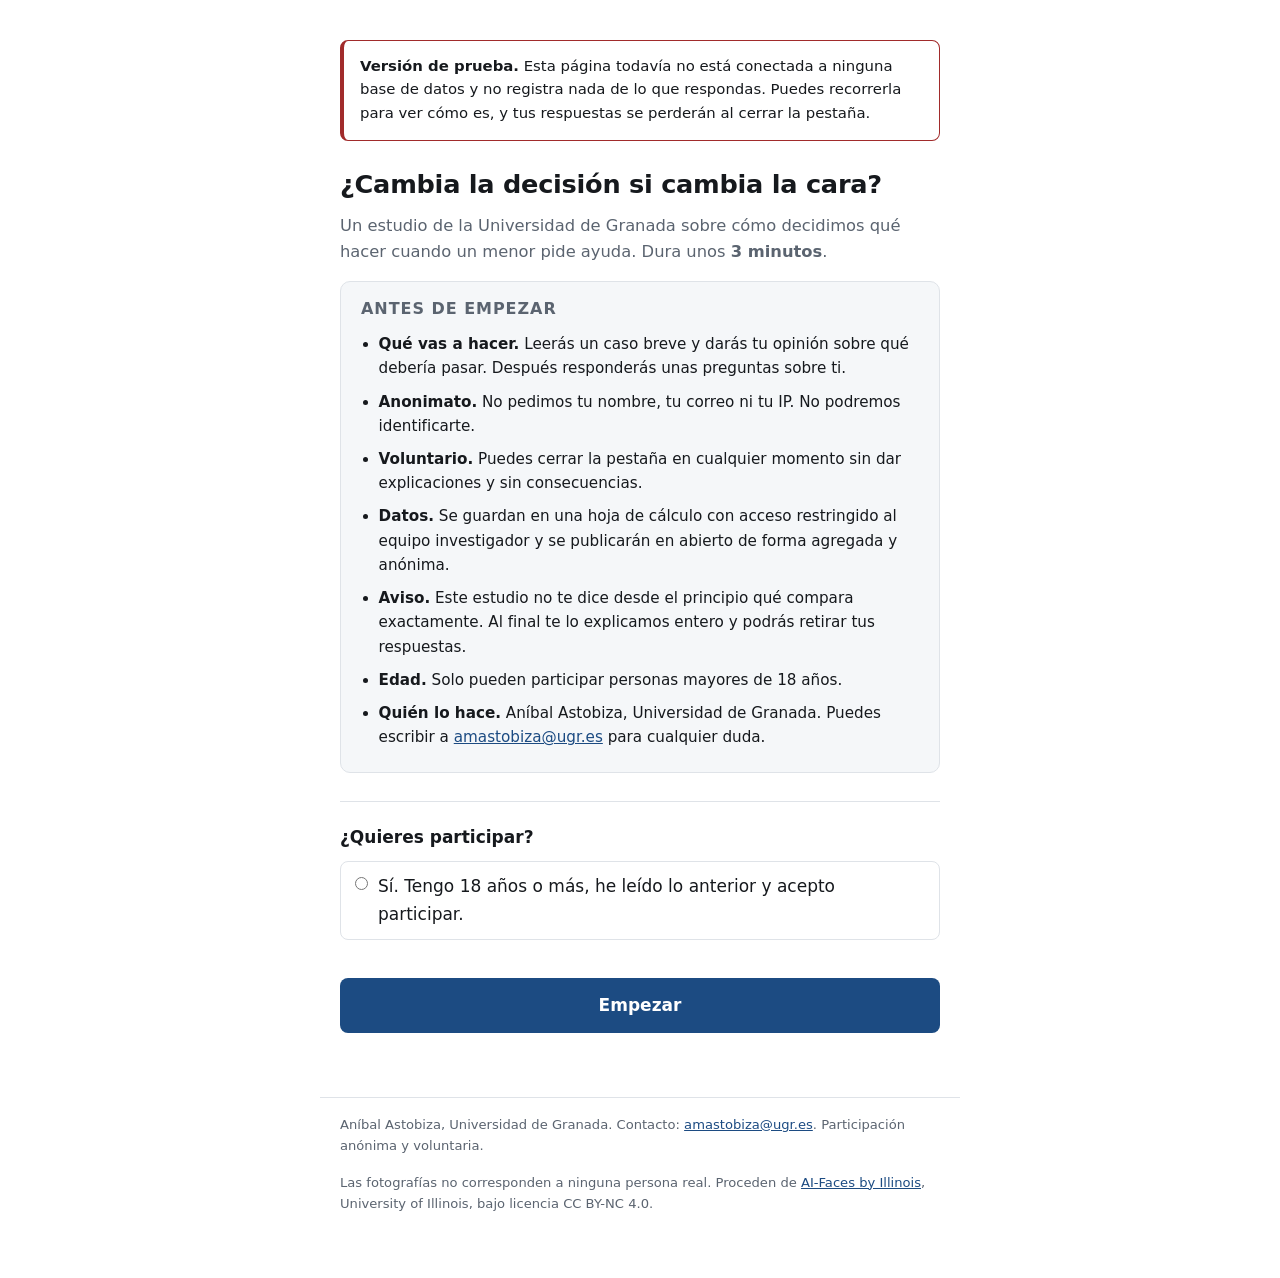
==== docs/index.html @ 72537063 "Autoría y contacto en la portada Aníbal Astobiza, Universidad de Granada, amastobiza@ugr.es. Aparece" ====
<!doctype html>
<html lang="es">
<head>
<meta charset="utf-8">
<meta name="viewport" content="width=device-width, initial-scale=1">
<title>Estudio sobre decisiones de protección de menores</title>
<meta name="description" content="Estudio universitario en castellano sobre cómo decidimos qué hacer cuando un menor pide ayuda. Tres minutos, anónimo.">
<meta name="robots" content="noindex">
<link rel="stylesheet" href="css/estilo.css?v=8">
</head>
<body>
<noscript>
  <div class="aviso-js">
    <h1>Necesitas JavaScript</h1>
    <p>Este estudio no funciona con JavaScript desactivado.</p>
  </div>
</noscript>

<main id="app" aria-live="polite"></main>

<footer>
  <p>Aníbal Astobiza, Universidad de Granada. Contacto:
     <a href="mailto:amastobiza@ugr.es">amastobiza@ugr.es</a>.
     Participación anónima y voluntaria.</p>
  <p>Las fotografías no corresponden a ninguna persona real. Proceden de
     <a href="https://osf.io/vurm5/">AI-Faces by Illinois</a>, University of Illinois,
     bajo licencia CC BY-NC 4.0.</p>
</footer>

<script src="js/config.js?v=8"></script>
<script src="js/items.js?v=8"></script>
<script src="js/experimento.js?v=8"></script>
</body>
</html>
---- docs/css/estilo.css ----
/* Hoja de estilo del experimento. Sin dependencias externas. */

:root {
  --fondo: #ffffff;
  --texto: #16191d;
  --suave: #5b6470;
  --linea: #dfe3e8;
  --caja: #f5f7f9;
  --acento: #1c4b82;
  --acento-txt: #ffffff;
  --alerta: #a12b2b;
  --ancho: 40rem;
}
@media (prefers-color-scheme: dark) {
  :root {
    --fondo: #14171a; --texto: #eceff2; --suave: #9aa4b0; --linea: #2c3238;
    --caja: #1c2126; --acento: #6fa8e8; --acento-txt: #10141a; --alerta: #f28b82;
  }
}

* { box-sizing: border-box; }
html { -webkit-text-size-adjust: 100%; }
body {
  margin: 0;
  background: var(--fondo);
  color: var(--texto);
  font: 17px/1.6 system-ui, -apple-system, "Segoe UI", Roboto, "Helvetica Neue", sans-serif;
}

main {
  max-width: var(--ancho);
  margin: 0 auto;
  padding: 2.5rem 1.25rem 4rem;
}

h1 { font-size: 1.6rem; line-height: 1.25; margin: 0 0 .75rem; letter-spacing: -.01em; }
h2 { font-size: 1.25rem; line-height: 1.3; margin: 0 0 .75rem; letter-spacing: -.01em; }
p  { margin: 0 0 1rem; }
a  { color: var(--acento); }

.entradilla { color: var(--suave); font-size: 1.02rem; }

.ficha {
  background: var(--caja);
  border: 1px solid var(--linea);
  border-radius: 10px;
  padding: 1.1rem 1.25rem .4rem;
  margin: 0 0 1.75rem;
  font-size: .95rem;
}
.ficha h2 { font-size: 1rem; text-transform: uppercase; letter-spacing: .06em; color: var(--suave); }
.ficha ul { margin: 0 0 1rem; padding-left: 1.1rem; }
.ficha li { margin-bottom: .55rem; }

.borrador {
  border: 1px solid var(--alerta);
  border-left-width: 4px;
  border-radius: 8px;
  padding: .85rem 1rem;
  margin: 0 0 1.75rem;
  font-size: .93rem;
  color: var(--texto);
}

/* estímulo */
.estimulo { margin: 0 0 1.5rem; text-align: center; }
.estimulo img {
  width: 100%; max-width: 15rem; height: auto;
  border-radius: 10px; border: 1px solid var(--linea);
  background: var(--caja);
}

/* viñeta */
.vinyeta {
  border-left: 3px solid var(--acento);
  padding: .25rem 0 .25rem 1rem;
  margin: 0 0 2rem;
  font-size: 1.06rem;
}
.vinyeta p:last-child { margin-bottom: 0; }

/* ítems */
.item {
  border-top: 1px solid var(--linea);
  padding: 1.4rem 0 .4rem;
}
.item.falta { border-top-color: var(--alerta); }
.enunciado { font-weight: 600; margin-bottom: .35rem; }
.ayuda { color: var(--suave); font-size: .9rem; margin-bottom: .6rem; }
.aviso { color: var(--alerta); font-size: .88rem; margin: .4rem 0 0; }

/* escalas */
.escala { margin: .8rem 0 .4rem; position: relative; }

/* La barra se dibuja entera a mano. Con `accent-color` el navegador rellena el
   tramo hasta el valor actual, y eso delata una posición inicial aunque el
   pulgar esté oculto: el participante ve la barra medio llena y ancla ahí su
   respuesta. Aquí la barra es uniforme hasta que se toca. */
.escala input[type=range] {
  -webkit-appearance: none;
  appearance: none;
  width: 100%;
  height: 1.6rem;
  background: transparent;
  cursor: pointer;
  margin: 0;
}
.escala input[type=range]::-webkit-slider-runnable-track {
  height: 6px; border-radius: 3px; background: var(--linea);
}
.escala input[type=range]::-moz-range-track {
  height: 6px; border-radius: 3px; background: var(--linea);
}
.escala input[type=range]::-webkit-slider-thumb {
  -webkit-appearance: none; appearance: none;
  width: 1.15rem; height: 1.15rem; margin-top: -.42rem;
  border-radius: 50%; background: var(--acento);
  border: 2px solid var(--fondo);
  box-shadow: 0 1px 3px rgba(0, 0, 0, .25);
}
.escala input[type=range]::-moz-range-thumb {
  width: 1.15rem; height: 1.15rem; border-radius: 50%;
  background: var(--acento); border: 2px solid var(--fondo);
  box-shadow: 0 1px 3px rgba(0, 0, 0, .25);
}
.escala input[type=range].sin-tocar::-webkit-slider-thumb { opacity: 0; }
.escala input[type=range].sin-tocar::-moz-range-thumb { opacity: 0; }
.escala input[type=range]:focus-visible::-webkit-slider-runnable-track {
  outline: 2px solid var(--acento); outline-offset: 2px;
}

.anclas { display: flex; justify-content: space-between; gap: 1rem; color: var(--suave); font-size: .85rem; }
.anclas span:last-child { text-align: right; }
.valor {
  display: block; text-align: center; margin-top: .35rem; min-height: 1.2em;
  font-variant-numeric: tabular-nums; font-weight: 600; color: var(--acento);
}

/* opciones */
.opciones { display: flex; flex-direction: column; gap: .5rem; margin-top: .6rem; }
.opcion {
  display: flex; align-items: flex-start; gap: .65rem;
  border: 1px solid var(--linea); border-radius: 8px;
  padding: .7rem .85rem; cursor: pointer;
}
.opcion:hover { border-color: var(--acento); }
.opcion input { margin: .2rem 0 0; accent-color: var(--acento); flex: none; }
.opcion:has(input:checked) { border-color: var(--acento); background: var(--caja); }

/* campos */
.numero { display: flex; align-items: center; gap: .5rem; margin-top: .6rem; }
input[type=number], select, textarea {
  font: inherit; color: inherit; background: var(--fondo);
  border: 1px solid var(--linea); border-radius: 8px; padding: .55rem .7rem;
}
input[type=number] { width: 7rem; }
select { width: 100%; max-width: 22rem; }
textarea { width: 100%; resize: vertical; }
.sufijo { color: var(--suave); }

/* botón */
button.principal {
  margin-top: 2rem; width: 100%;
  font: inherit; font-weight: 600;
  background: var(--acento); color: var(--acento-txt);
  border: 0; border-radius: 8px; padding: .85rem 1rem; cursor: pointer;
}
button.principal:disabled { opacity: .45; cursor: default; }
button.principal:hover:not(:disabled) { filter: brightness(1.08); }

.estado { color: var(--suave); font-size: .88rem; margin-top: .8rem; text-align: center; }
.depuracion { color: var(--alerta); font-size: .8rem; font-family: ui-monospace, monospace; }

footer {
  max-width: var(--ancho); margin: 0 auto; padding: 1rem 1.25rem 3rem;
  color: var(--suave); font-size: .82rem; border-top: 1px solid var(--linea);
}
.aviso-js { max-width: var(--ancho); margin: 3rem auto; padding: 0 1.25rem; }

@media (max-width: 30rem) {
  main { padding: 1.75rem 1rem 3rem; }
  h1 { font-size: 1.4rem; }
}
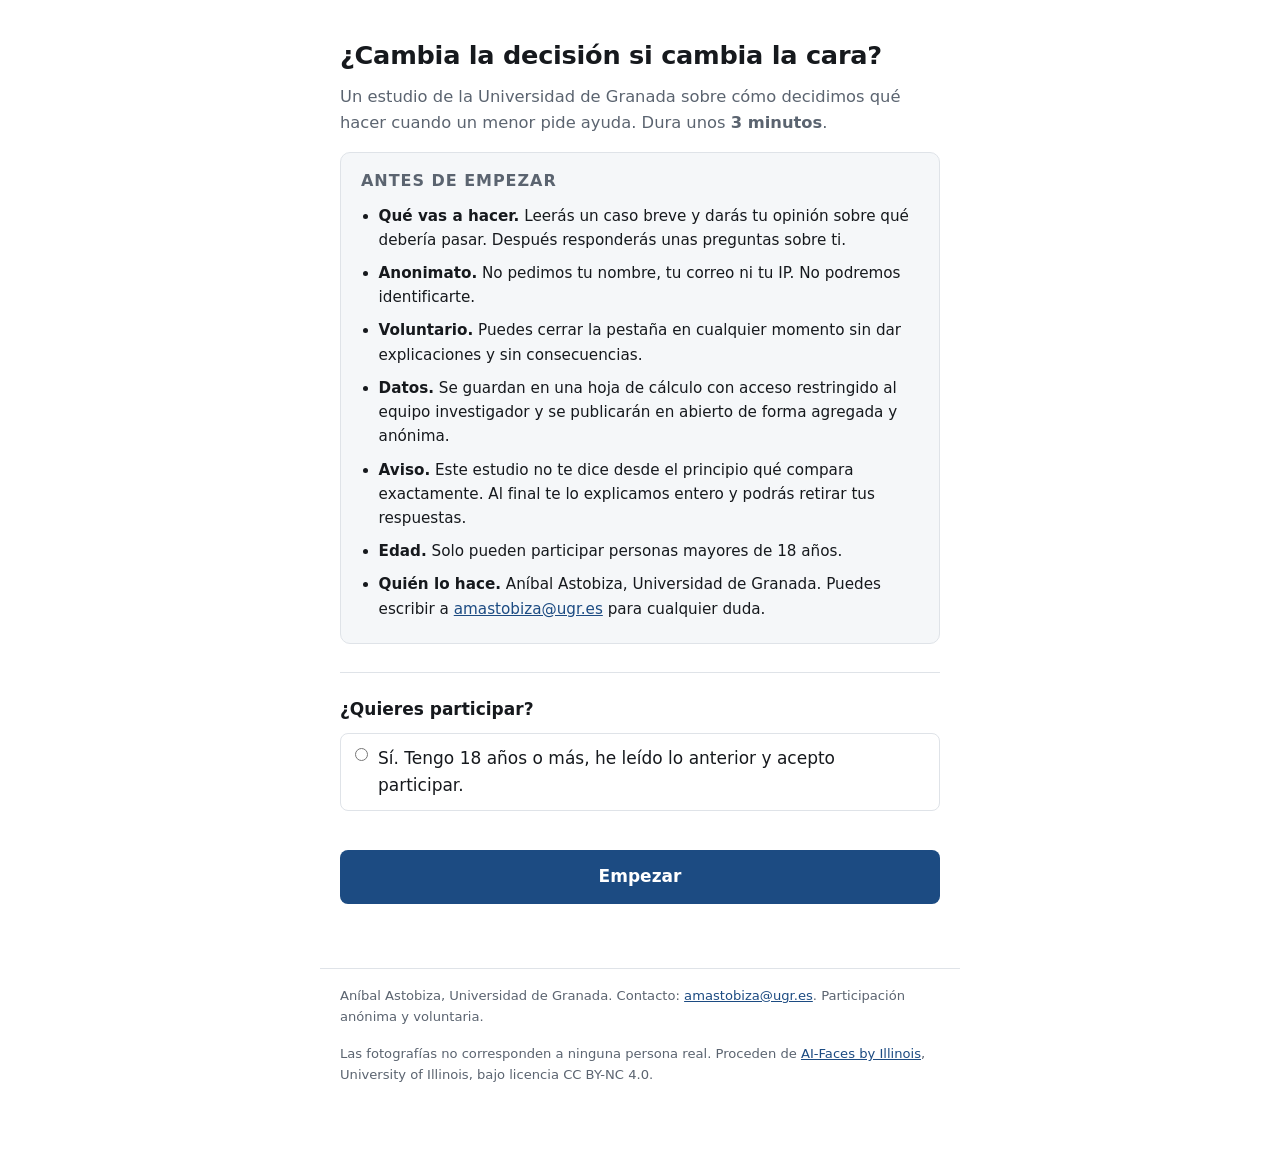
==== commit 31b8e80d: "Actualizar la caché de la aplicación" ====
--- a/docs/index.html
+++ b/docs/index.html
@@ -27,8 +27,8 @@
      bajo licencia CC BY-NC 4.0.</p>
 </footer>
 
-<script src="js/config.js?v=8"></script>
+<script src="js/config.js?v=9"></script>
 <script src="js/items.js?v=8"></script>
-<script src="js/experimento.js?v=8"></script>
+<script src="js/experimento.js?v=9"></script>
 </body>
 </html>
